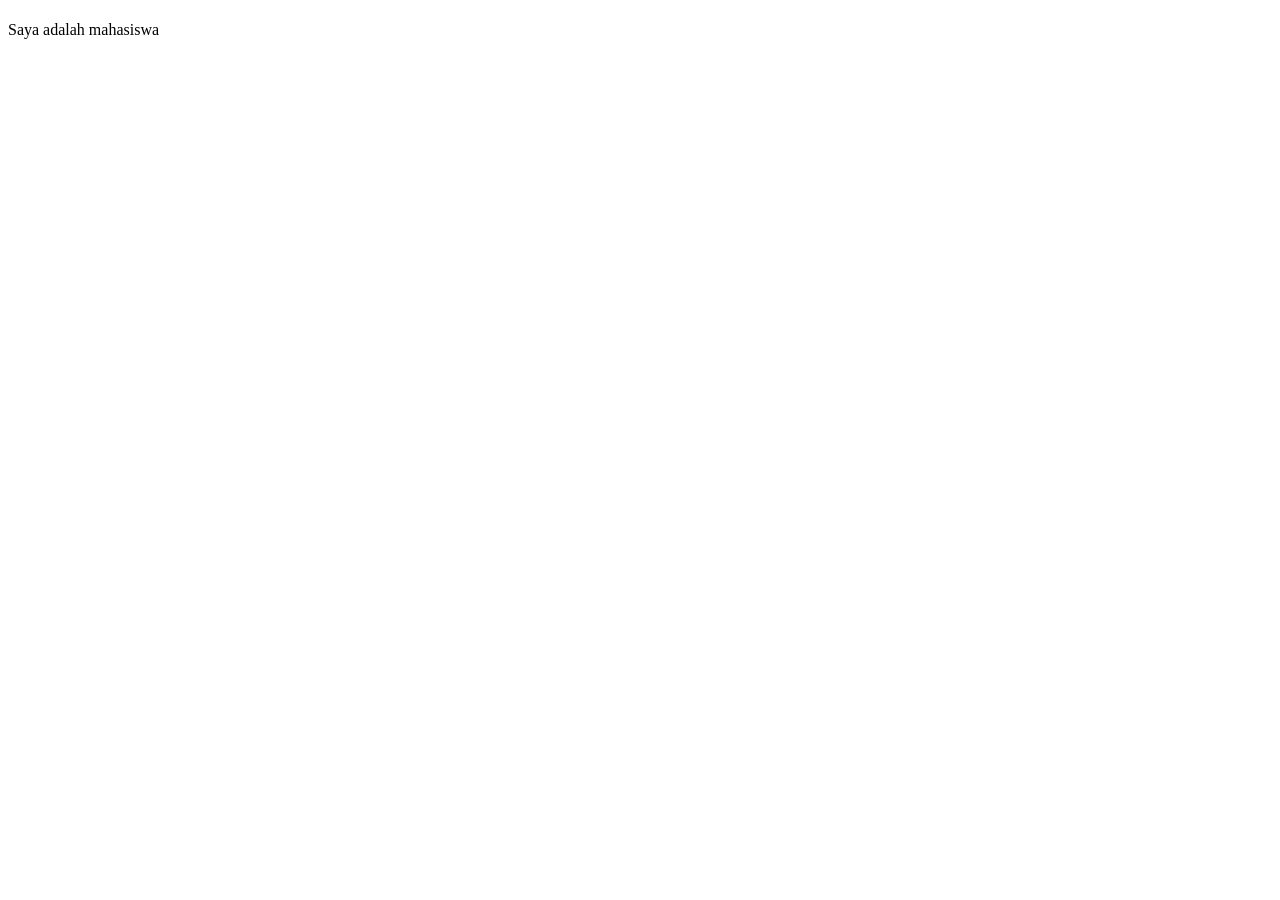
==== about.html @ 941f1e1d "Menambahkan file about dan contact" ====
<!DOCTYPE html>
<html lang="en">
<head>
    <meta charset="UTF-8">
    <meta name="viewport" content="width=device-width, initial-scale=1.0">
    <title>Document</title>
</head>
<body>
    <h1></h1>Saya adalah mahasiswa
</body>
    
</body>
</html>
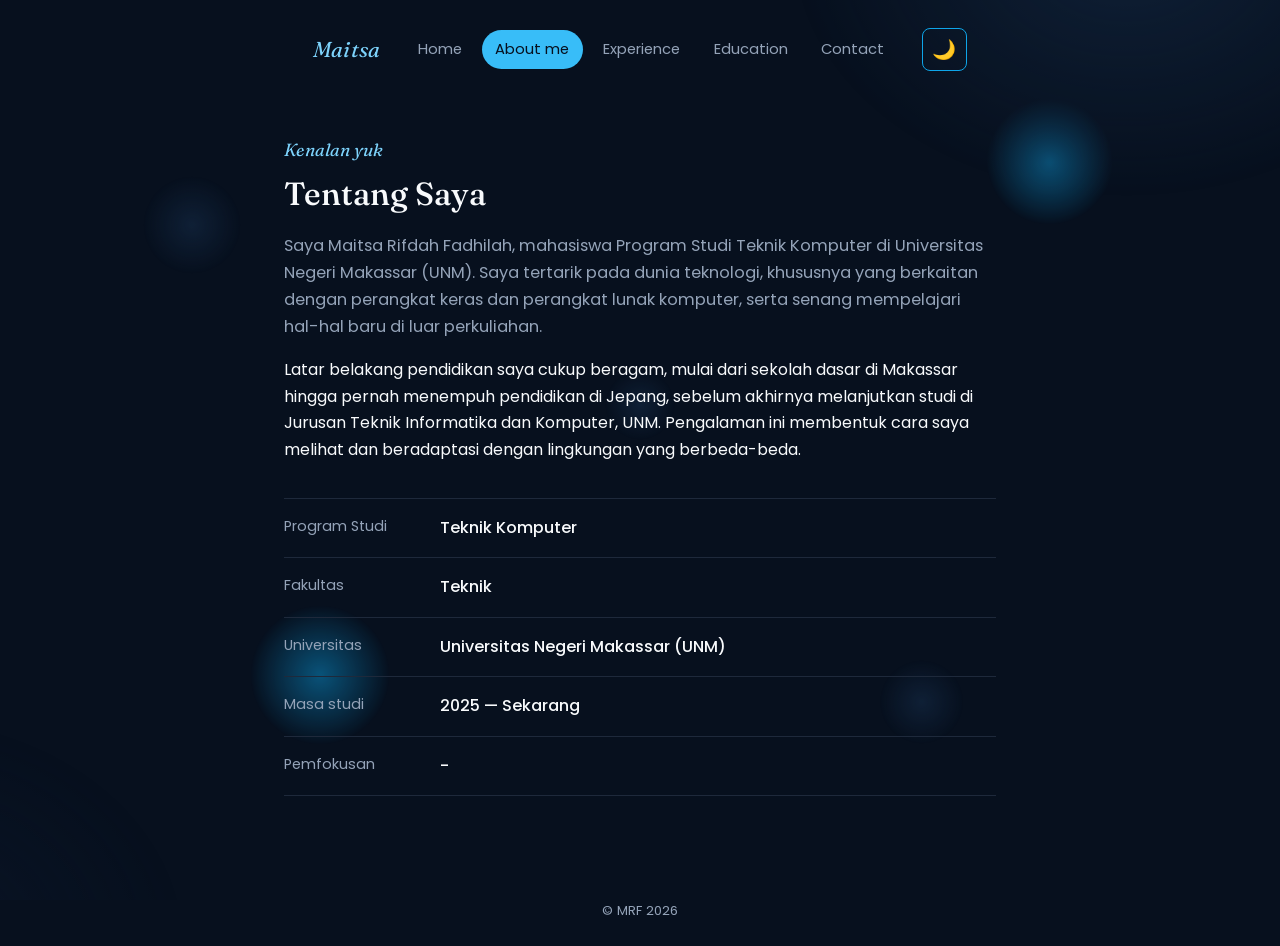
==== commit e8225ec4: "init" ====
--- a/about.html
+++ b/about.html
@@ -1,13 +1,75 @@
 <!DOCTYPE html>
-<html lang="en">
+<html lang="id">
 <head>
-    <meta charset="UTF-8">
-    <meta name="viewport" content="width=device-width, initial-scale=1.0">
-    <title>Document</title>
+<meta charset="UTF-8">
+<meta name="viewport" content="width=device-width, initial-scale=1.0">
+<link rel="stylesheet" href="style.css">
+<title>About Me</title>
 </head>
 <body>
-    <h1></h1>Saya adalah mahasiswa
-</body>
-    
+
+<div class="page">
+
+    <nav class="navbar">
+    <a href="index.html" class="brand">Maitsa<span></span></a>
+    <ul class="nav-links">
+    <li><a href="index.html">Home</a></li>
+    <li><a href="about.html" class="active">About me</a></li>
+    <li><a href="pengalaman.html">Experience</a></li>
+    <li><a href="pendidikan.html">Education</a></li>
+    <li><a href="contact.html">Contact</a></li>
+    </ul>
+    <input type="checkbox" id="theme-toggle" style="display: none;">
+    <label for="theme-toggle" class="btn-ghost theme-toggle-btn" style="padding: 0.3rem 0.6rem; font-size: 1.2rem; cursor: pointer; border-radius: 8px; border: 1.5px solid var(--sky);"></label>
+</nav>
+    </nav>
+
+    <main class="content">
+    <p class="eyebrow">Kenalan yuk</p>
+    <h1>Tentang Saya</h1>
+    <p class="lead">
+    Saya Maitsa Rifdah Fadhilah, mahasiswa Program Studi Teknik Komputer di
+    Universitas Negeri Makassar (UNM). Saya tertarik pada dunia teknologi,
+    khususnya yang berkaitan dengan perangkat keras dan perangkat lunak
+    komputer, serta senang mempelajari hal-hal baru di luar perkuliahan.
+    </p>
+    <p>
+    Latar belakang pendidikan saya cukup beragam, mulai dari sekolah dasar
+    di Makassar hingga pernah menempuh pendidikan di Jepang, sebelum
+    akhirnya melanjutkan studi di Jurusan Teknik Informatika dan Komputer,
+    UNM. Pengalaman ini membentuk cara saya melihat dan beradaptasi dengan
+    lingkungan yang berbeda-beda.
+    </p>
+
+    <div class="facts">
+    <dl>
+        <div class="fact-row">
+            <dt>Program Studi</dt>
+            <dd>Teknik Komputer</dd>
+        </div>
+        <div class="fact-row">
+            <dt>Fakultas</dt>
+            <dd>Teknik</dd>
+        </div>
+        <div class="fact-row">
+            <dt>Universitas</dt>
+            <dd>Universitas Negeri Makassar (UNM)</dd>
+        </div>
+        <div class="fact-row">
+            <dt>Masa studi</dt>
+            <dd>2025 — Sekarang</dd>
+        </div>
+        <div class="fact-row">
+            <dt>Pemfokusan</dt>
+            <dd>-</dd>
+        </div>
+        </dl>
+    </div>
+</main>
+
+<footer>© MRF 2026</footer>
+
+</div>
+
 </body>
 </html>
--- a/style.css
+++ b/style.css
@@ -0,0 +1,501 @@
+@import url('https://fonts.googleapis.com/css2?family=Fraunces:ital,opsz,wght@0,9..144,400;0,9..144,500;0,9..144,600;1,9..144,500&family=Poppins:wght@300;400;500;600&display=swap');
+
+:root {
+  --bg: #07101E;         
+  --bg-soft: #0E1B31;    
+  --surface: #142440;   
+
+  --sky-pale: #1A3454;   
+  --sky: #0EA5E9;       
+  --sky-deep: #38BDF8;   
+  --sky-ink: #7DD3FC;    
+
+  --text-main: #F8FAFC;  
+  --text-soft: #94A3B8; 
+
+  --line: #1E293B;      
+  --dark-ink: #07101E;  
+
+  --font-display: "Fraunces", serif;
+  --font-body: "Poppins", sans-serif;
+
+  --max-w: 760px;
+}
+
+html:has(#theme-toggle:checked) {
+  --bg: #F0F9FF;         
+  --bg-soft: #E0F2FE;    
+  --surface: #FFFFFF;    
+
+  --sky-pale: #BAE6FD;   
+  --sky: #7DD3FC;        
+  --sky-deep: #0EA5E9;   
+  --sky-ink: #0284C7;    
+
+  --text-main: #0F172A;  
+  --text-soft: #475569;  
+
+    --line: #BAE6FD;       
+  --dark-ink: #FFFFFF;   
+}
+
+.theme-toggle-btn::after {
+    content: "🌙";
+}
+
+html:has(#theme-toggle:checked) .theme-toggle-btn::after {
+    content: "☀️";
+}
+
+* {
+    box-sizing: border-box;
+}
+
+html {
+    scroll-behavior: smooth;
+}
+
+body {
+margin: 0;
+background: var(--bg);
+color: var(--text-main);
+font-family: var(--font-body);
+font-weight: 400;
+line-height: 1.65;
+-webkit-font-smoothing: antialiased;
+}
+
+a {
+    color: inherit;
+}
+
+a:focus-visible,
+button:focus-visible {
+outline: 2px solid var(--sky-deep);
+outline-offset: 3px;
+border-radius: 4px;
+}
+
+h1, h2, h3, h4 {
+font-family: var(--font-display);
+color: var(--text-main);
+margin: 0 0 0.4em 0;
+font-weight: 500;
+}
+
+p {
+margin: 0 0 1em 0;
+}
+
+.page {
+min-height: 100vh;
+display: flex;
+flex-direction: column;
+}
+
+.content {
+flex: 1;
+width: 100%;
+max-width: var(--max-w);
+margin: 0 auto;
+padding: 3.5rem 1.5rem 5rem;
+}
+
+body::before {
+  content: "";
+  position: fixed;
+  inset: 0;
+  z-index: -1;
+  background:
+    radial-gradient(560px 420px at 88% -6%, var(--sky-pale), transparent 60%),
+    radial-gradient(480px 380px at -8% 105%, var(--bg-soft), transparent 60%),
+    radial-gradient(70px 70px at 15% 25%, var(--sky-pale), transparent 70%),
+    radial-gradient(90px 90px at 82% 18%, var(--sky), transparent 70%),
+    radial-gradient(60px 60px at 72% 78%, var(--sky-pale), transparent 70%),
+    radial-gradient(100px 100px at 25% 75%, var(--sky), transparent 70%),
+    radial-gradient(50px 50px at 50% 45%, var(--sky-pale), transparent 70%);
+  opacity: 0.45;
+  pointer-events: none;
+}
+
+.navbar {
+display: flex;
+align-items: center;
+justify-content: space-between;
+flex-wrap: wrap;
+gap: 0.75rem 1.5rem;
+max-width: var(--max-w);
+margin: 0 auto;
+padding: 1.75rem 1.5rem 0.5rem;
+}
+
+.brand {
+font-family: var(--font-display);
+font-style: italic;
+font-size: 1.35rem;
+text-decoration: none;
+color: var(--sky-ink);
+letter-spacing: 0.01em;
+}
+
+.brand span {
+color: var(--text-main);
+}
+
+.nav-links {
+list-style: none;
+display: flex;
+flex-wrap: wrap;
+gap: 0.4rem;
+margin: 0;
+padding: 0;
+}
+
+.nav-links li a {
+display: inline-block;
+text-decoration: none;
+color: var(--text-soft);
+font-size: 0.92rem;
+padding: 0.45rem 0.85rem;
+border-radius: 999px;
+transition: background-color 0.15s ease, color 0.15s ease;
+}
+
+.nav-links li a:hover {
+background: var(--sky-pale);
+color: var(--sky-ink);
+}
+
+.nav-links li a.active {
+background: var(--sky-deep);
+color: var(--dark-ink);
+}
+
+.hero {
+display: grid;
+grid-template-columns: 1fr 1.2fr;
+gap: 3rem;
+align-items: start;
+padding-top: 2rem;
+}
+
+.hero-left {
+    display: flex;
+    flex-direction: column;
+    align-items: center;
+    text-align: center;
+}
+
+.hero-right {
+    display: flex;
+    flex-direction: column;
+    margin-top: 1rem;
+}
+
+.hero-greeting {
+font-family: var(--font-display);
+font-style: italic;
+font-size: 1.15rem;
+color: var(--sky-ink);
+margin-bottom: 0.3em;
+}
+
+.hero h1 {
+font-size: clamp(2rem, 4vw + 1rem, 2.9rem);
+line-height: 1.15;
+margin-bottom: 0.3em;
+}
+
+.hero-role {
+font-size: 1rem;
+color: var(--text-soft);
+margin-bottom: 1.25em;
+}
+
+.hero-actions {
+display: flex;
+gap: 0.8rem;
+flex-wrap: wrap;
+margin-top: 1.5rem;
+}
+
+.btn {
+display: inline-block;
+text-decoration: none;
+font-family: var(--font-body);
+font-size: 0.92rem;
+font-weight: 500;
+padding: 0.7rem 1.4rem;
+border-radius: 999px;
+transition: transform 0.15s ease, box-shadow 0.15s ease, background-color 0.15s ease;
+}
+
+.btn-primary {
+background: var(--sky-deep);
+color: var(--dark-ink);
+}
+
+.btn-primary:hover {
+background: var(--sky-ink);
+transform: translateY(-1px);
+}
+
+.btn-ghost {
+background: transparent;
+color: var(--sky-ink);
+border: 1.5px solid var(--sky);
+}
+
+.btn-ghost:hover {
+background: var(--sky-pale);
+}
+
+.avatar-wrap {
+position: relative;
+width: 100%;
+max-width: 280px;
+margin-bottom: 1.5rem;
+aspect-ratio: 1 / 1;
+}
+
+.avatar-blob {
+position: absolute;
+inset: 0;
+background: linear-gradient(160deg, var(--sky-pale), var(--sky));
+border-radius: 62% 38% 55% 45% / 45% 55% 45% 55%;
+}
+
+.avatar-circle {
+position: absolute;
+inset: 10%;
+border-radius: 50%;
+background: var(--surface);
+display: flex;
+align-items: center;
+justify-content: center;
+overflow: hidden;
+box-shadow: 0 4px 20px rgba(0, 0, 0, 0.2);
+}
+
+.avatar-circle img {
+width: 100%;
+height: 100%;
+object-fit: cover;
+}
+
+.avatar-initials {
+font-family: var(--font-display);
+font-style: italic;
+font-size: 2.6rem;
+color: var(--sky-deep);
+}
+
+.eyebrow {
+font-family: var(--font-display);
+font-style: italic;
+color: var(--sky-ink);
+font-size: 1.1rem;
+margin-bottom: 0.2em;
+}
+
+.lead {
+color: var(--text-soft);
+font-size: 1.02rem;
+}
+
+.facts {
+margin-top: 2.2rem;
+border-top: 1px solid var(--line);
+}
+
+.facts dl {
+display: grid;
+grid-template-columns: 1fr;
+margin: 0;
+}
+
+.fact-row {
+display: grid;
+grid-template-columns: 140px 1fr;
+gap: 1rem;
+padding: 1rem 0;
+border-bottom: 1px solid var(--line);
+}
+
+.fact-row dt {
+color: var(--text-soft);
+font-size: 0.9rem;
+}
+
+.fact-row dd {
+margin: 0;
+font-weight: 500;
+color: var(--text-main);
+}
+
+.contact-list {
+list-style: none;
+margin: 2rem 0 0;
+padding: 0;
+display: flex;
+flex-direction: column;
+gap: 0.9rem;
+}
+
+.contact-list li {
+display: flex;
+align-items: center;
+gap: 0.9rem;
+padding: 1rem 1.2rem;
+background: var(--surface);
+border: 1px solid var(--line);
+border-radius: 16px;
+}
+
+.contact-icon {
+width: 2.1rem;
+height: 2.1rem;
+flex: none;
+border-radius: 50%;
+background: var(--sky-pale);
+display: flex;
+align-items: center;
+justify-content: center;
+font-size: 1.05rem;
+color: var(--sky-ink);
+}
+
+.contact-list a {
+text-decoration: none;
+color: var(--sky-ink);
+font-weight: 500;
+}
+
+.contact-list a:hover {
+text-decoration: underline;
+}
+
+.contact-label {
+display: block;
+font-size: 0.8rem;
+color: var(--text-soft);
+}
+
+
+.timeline {
+list-style: none;
+margin: 2.2rem 0 0;
+padding: 0;
+position: relative;
+}
+
+.timeline::before {
+content: "";
+position: absolute;
+left: 7px;
+top: 6px;
+bottom: 6px;
+width: 1.5px;
+background: var(--sky-pale);
+}
+
+.timeline li {
+position: relative;
+padding-left: 2.2rem;
+padding-bottom: 1.8rem;
+}
+
+.timeline li:last-child {
+    padding-bottom: 0;
+}
+
+.timeline li::before {
+content: "";
+position: absolute;
+left: 0;
+top: 0.35rem;
+width: 15px;
+height: 15px;
+border-radius: 50%;
+background: var(--surface);
+border: 2.5px solid var(--sky-deep);
+}
+
+.timeline .school {
+font-weight: 500;
+color: var(--text-main);
+margin-bottom: 0.1em;
+}
+
+.timeline .school-sub {
+color: var(--text-soft);
+font-size: 0.92rem;
+margin: 0;
+}
+
+.timeline li.current::before {
+background: var(--sky-deep);
+}
+
+.tag {
+display: inline-block;
+font-size: 0.72rem;
+color: var(--sky-ink);
+background: var(--sky-pale);
+padding: 0.15rem 0.55rem;
+border-radius: 999px;
+margin-left: 0.5rem;
+vertical-align: middle;
+}
+
+.empty-state {
+margin-top: 2.2rem;
+padding: 2.2rem 1.8rem;
+background: var(--surface);
+border: 1px dashed var(--sky);
+border-radius: 18px;
+text-align: left;
+}
+
+.empty-state h3 {
+    font-size: 1.15rem;
+    margin-bottom: 0.35em;
+    color: var(--text-main);
+}
+
+.empty-state p {
+    color: var(--text-soft);
+    margin-bottom: 0;
+}
+
+footer {
+text-align: center;
+padding: 1.5rem;
+font-size: 0.82rem;
+color: var(--text-soft);
+}
+
+@media (max-width: 640px) {
+.hero {
+    grid-template-columns: 1fr;
+}
+
+.avatar-wrap {
+    order: -1;
+    max-width: 180px;
+}
+
+    .fact-row {
+    grid-template-columns: 1fr;
+    gap: 0.2rem;
+    }
+}
+
+@media (prefers-reduced-motion: reduce) {
+    html {
+    scroll-behavior: auto;
+    }
+    .btn {
+    transition: none;
+    }
+}
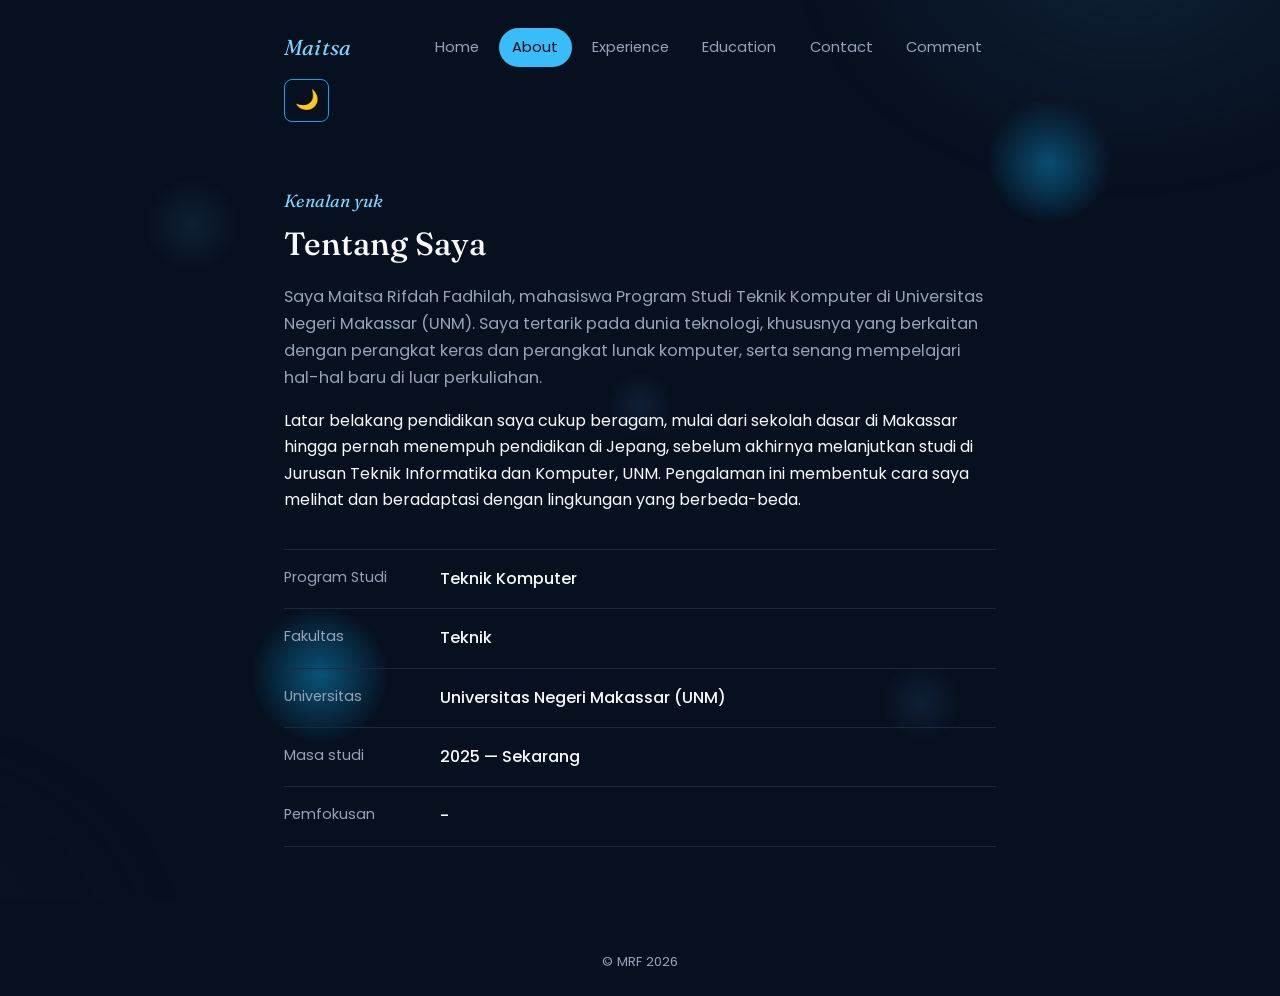
==== commit 03649912: "master" ====
--- a/about.html
+++ b/about.html
@@ -4,7 +4,7 @@
 <meta charset="UTF-8">
 <meta name="viewport" content="width=device-width, initial-scale=1.0">
 <link rel="stylesheet" href="style.css">
-<title>About Me</title>
+<title>About</title>
 </head>
 <body>
 
@@ -14,10 +14,13 @@
     <a href="index.html" class="brand">Maitsa<span></span></a>
     <ul class="nav-links">
     <li><a href="index.html">Home</a></li>
-    <li><a href="about.html" class="active">About me</a></li>
+    <li><a href="about.html" class="active">About</a></li>
     <li><a href="pengalaman.html">Experience</a></li>
     <li><a href="pendidikan.html">Education</a></li>
-    <li><a href="contact.html">Contact</a></li>
+    <li><a href="contact.html">Contact</a>
+    <li><a href="comment.html">Comment</a></li>
+
+    </li>
     </ul>
     <input type="checkbox" id="theme-toggle" style="display: none;">
     <label for="theme-toggle" class="btn-ghost theme-toggle-btn" style="padding: 0.3rem 0.6rem; font-size: 1.2rem; cursor: pointer; border-radius: 8px; border: 1.5px solid var(--sky);"></label>
--- a/style.css
+++ b/style.css
@@ -381,7 +381,6 @@
 color: var(--text-soft);
 }
 
-
 .timeline {
 list-style: none;
 margin: 2.2rem 0 0;
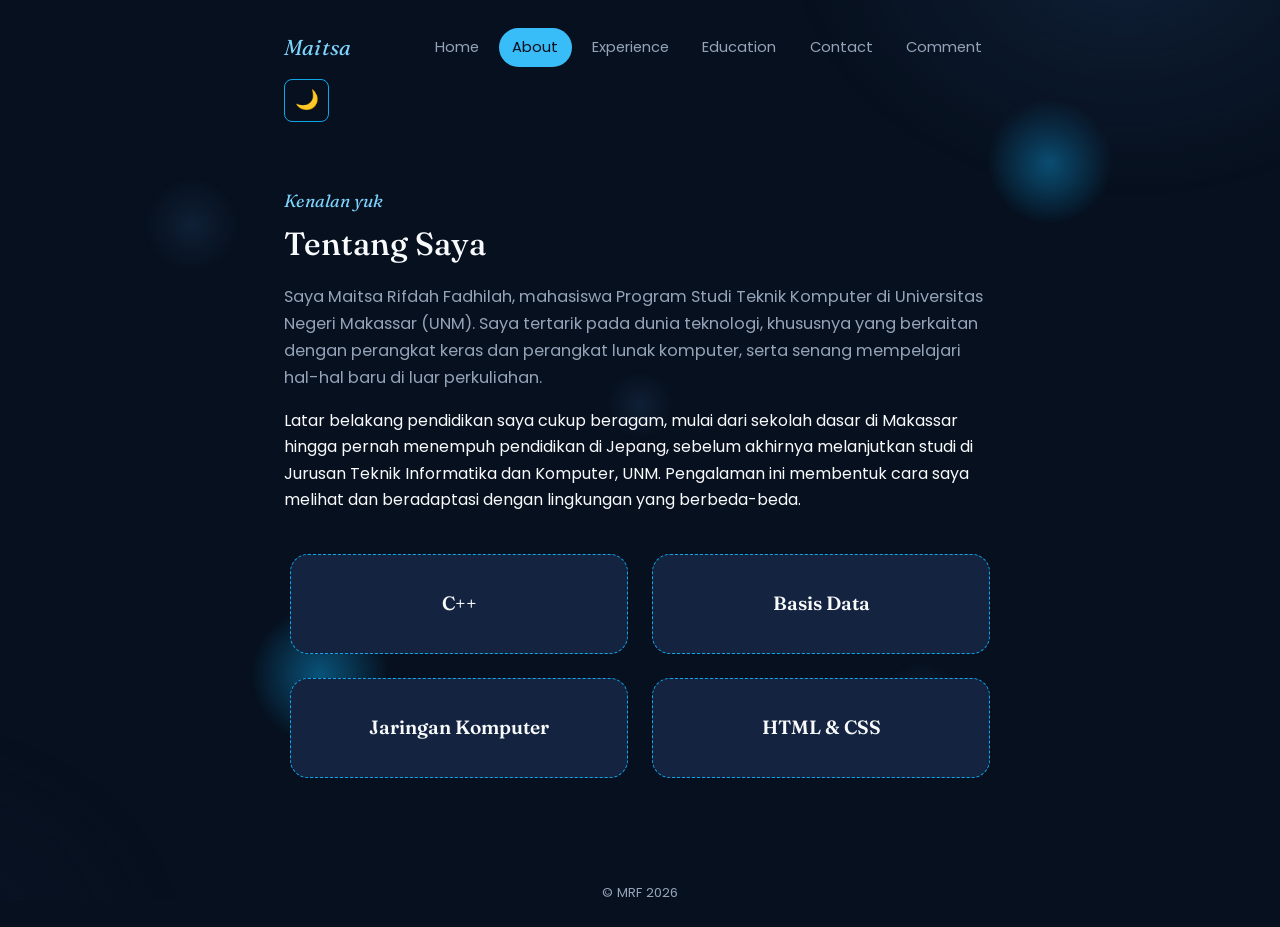
==== commit 37e654a6: "master" ====
--- a/about.html
+++ b/about.html
@@ -41,33 +41,23 @@
     di Makassar hingga pernah menempuh pendidikan di Jepang, sebelum
     akhirnya melanjutkan studi di Jurusan Teknik Informatika dan Komputer,
     UNM. Pengalaman ini membentuk cara saya melihat dan beradaptasi dengan
-    lingkungan yang berbeda-beda.
+    lingkungan yang berbeda-beda. 
     </p>
 
-    <div class="facts">
-    <dl>
-        <div class="fact-row">
-            <dt>Program Studi</dt>
-            <dd>Teknik Komputer</dd>
-        </div>
-        <div class="fact-row">
-            <dt>Fakultas</dt>
-            <dd>Teknik</dd>
-        </div>
-        <div class="fact-row">
-            <dt>Universitas</dt>
-            <dd>Universitas Negeri Makassar (UNM)</dd>
-        </div>
-        <div class="fact-row">
-            <dt>Masa studi</dt>
-            <dd>2025 — Sekarang</dd>
-        </div>
-        <div class="fact-row">
-            <dt>Pemfokusan</dt>
-            <dd>-</dd>
-        </div>
-        </dl>
+    <div class="experience-grid">
+    <div class="empty-state">
+        <center><h3>C++</h3></center>
     </div>
+    <div class="empty-state">
+        <center><h3>Basis Data</h3></center>
+    </div>
+    <div class="empty-state">
+        <center><h3>Jaringan Komputer</h3></center>
+    </div>
+    <div class="empty-state">
+        <center><h3>HTML & CSS</h3></center>
+    </div>
+</div>
 </main>
 
 <footer>© MRF 2026</footer>
--- a/style.css
+++ b/style.css
@@ -303,34 +303,54 @@
 font-size: 1.02rem;
 }
 
-.facts {
-margin-top: 2.2rem;
-border-top: 1px solid var(--line);
-}
-
-.facts dl {
-display: grid;
-grid-template-columns: 1fr;
-margin: 0;
-}
-
-.fact-row {
-display: grid;
-grid-template-columns: 140px 1fr;
-gap: 1rem;
-padding: 1rem 0;
-border-bottom: 1px solid var(--line);
-}
-
-.fact-row dt {
-color: var(--text-soft);
-font-size: 0.9rem;
-}
-
-.fact-row dd {
-margin: 0;
-font-weight: 500;
-color: var(--text-main);
+.experience-grid {
+  display: grid;
+  grid-template-columns: 1fr 1fr; /* 2 Kolom */
+  gap: 1.5rem; /* Jarak antar kotak */
+  margin-top: 2.5rem;
+  
+  /* BARU: Membatasi lebar dan memusatkan grid */
+  max-width: 700px; /* Atur angka ini (misal 600px atau 800px) sesuai selera kecil/besarnya */
+  margin-left: auto;
+  margin-right: auto;
+}
+
+/* Penyesuaian kotak di dalam grid agar lebih kecil/pipih */
+.experience-grid .empty-state {
+  margin-top: 0;
+  
+  /* BARU: Padding dikurangi agar kotak lebih pipih */
+  padding: 1.5rem 1rem; 
+  
+  /* BARU: Memusatkan teks di tengah kotak */
+  display: flex;
+  align-items: center; 
+  justify-content: center;
+  text-align: center;
+  
+  height: auto; /* Membiarkan tinggi menyesuaikan konten */
+  min-height: 100px; /* Memberikan tinggi minimal agar seragam */
+}
+
+.experience-grid .empty-state h3 {
+  margin: 0;
+  font-size: 1.2rem;
+  /* Opsional: Membuat font lebih tebal seperti di gambar */
+  font-weight: 600; 
+}
+
+/* Jika kamu memutuskan HANYA menampilkan judul dan menyembunyikan paragrafnya 
+   (seperti pada gambar referensimu) */
+.experience-grid .empty-state p {
+  display: none; 
+}
+
+/* Responsif untuk HP */
+@media (max-width: 640px) {
+  .experience-grid {
+    grid-template-columns: 1fr; /* Jadi 1 kolom di HP */
+    max-width: 100%; /* Lebar penuh di HP */
+  }
 }
 
 .contact-list {
@@ -497,4 +517,123 @@
     .btn {
     transition: none;
     }
+}
+
+/* Styling Form Komentar */
+.comment-form {
+  background: var(--surface);
+  padding: 1.5rem;
+  border-radius: 16px;
+  border: 1px solid var(--line);
+  margin-bottom: 2rem;
+}
+
+.form-group {
+  margin-bottom: 1rem;
+}
+
+.form-group label {
+  display: block;
+  font-size: 0.85rem;
+  color: var(--text-soft);
+  margin-bottom: 0.3rem;
+}
+
+.form-group input,
+.form-group textarea {
+  width: 100%;
+  padding: 0.7rem 1rem;
+  background: var(--bg);
+  border: 1px solid var(--line);
+  border-radius: 8px;
+  color: var(--text-main);
+  font-family: var(--font-body);
+}
+
+.form-group input:focus,
+.form-group textarea:focus {
+  outline: none;
+  border-color: var(--sky);
+}
+
+/* Komentar Bentuk Awan (Cloud Bubble) */
+.comments-container h3 {
+  font-size: 1.15rem;
+  margin-bottom: 1rem;
+}
+
+.cloud-bubble {
+  position: relative;
+  background: var(--surface);
+  border: 2px solid var(--sky-pale);
+  border-radius: 20px;
+  padding: 1.2rem 1.5rem;
+  margin-bottom: 1.2rem;
+  box-shadow: 0 4px 15px rgba(0, 0, 0, 0.05);
+}
+
+.cloud-bubble::after {
+  content: "";
+  position: absolute;
+  bottom: -10px;
+  left: 30px;
+  width: 15px;
+  height: 15px;
+  background: var(--surface);
+  border-right: 2px solid var(--sky-pale);
+  border-bottom: 2px solid var(--sky-pale);
+  transform: rotate(45deg);
+}
+
+.comment-author {
+  font-size: 0.8rem;
+  font-weight: 600;
+  color: var(--sky-ink);
+  margin-bottom: 0.2rem;
+}
+
+.comment-text {
+  font-size: 0.95rem;
+  color: var(--text-main);
+  margin: 0;
+}
+
+/* Styling Spotify Favorite Tracks */
+.favorite-tracks-section {
+  margin-top: 4rem;
+  margin-bottom: 2rem;
+  text-align: center; 
+}
+
+.section-subtitle {
+  font-family: var(--font-body);
+  font-size: 0.75rem;
+  letter-spacing: 0.15em;
+  color: var(--text-soft);
+  text-transform: uppercase;
+  margin-bottom: 1.5rem;
+}
+
+.tracks-grid {
+  display: grid;
+  grid-template-columns: 1fr 1fr; /* Membagi menjadi 2 kolom sama besar */
+  gap: 1.5rem;
+  align-items: center;
+}
+
+/* Memastikan iframe Spotify menyesuaikan tema dan interaksi */
+.tracks-grid iframe {
+  box-shadow: 0 4px 12px rgba(0, 0, 0, 0.1);
+  transition: transform 0.2s ease;
+}
+
+.tracks-grid iframe:hover {
+  transform: scale(1.02); /* Sedikit membesar saat disentuh/di-hover */
+}
+
+/* Responsif: Berubah menjadi atas-bawah jika di layar HP */
+@media (max-width: 640px) {
+  .tracks-grid {
+    grid-template-columns: 1fr;
+  }
 }
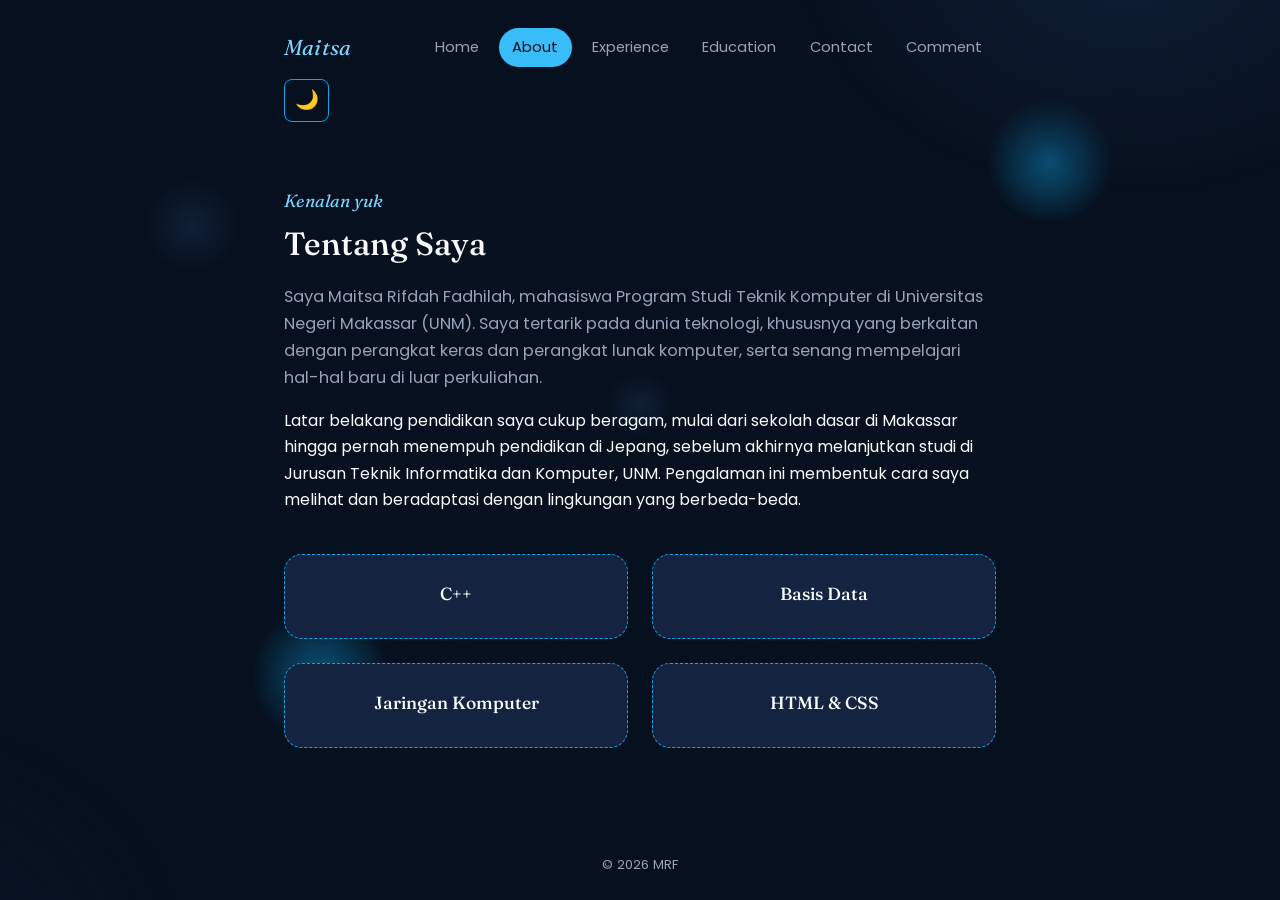
==== commit 784ecdc8: "master" ====
--- a/about.html
+++ b/about.html
@@ -60,7 +60,7 @@
 </div>
 </main>
 
-<footer>© MRF 2026</footer>
+<footer>© 2026 MRF</footer>
 
 </div>
 
--- a/style.css
+++ b/style.css
@@ -303,53 +303,35 @@
 font-size: 1.02rem;
 }
 
+
 .experience-grid {
   display: grid;
-  grid-template-columns: 1fr 1fr; /* 2 Kolom */
-  gap: 1.5rem; /* Jarak antar kotak */
+  grid-template-columns: 1fr 1fr; 
+  gap: 1.5rem; 
   margin-top: 2.5rem;
-  
-  /* BARU: Membatasi lebar dan memusatkan grid */
-  max-width: 700px; /* Atur angka ini (misal 600px atau 800px) sesuai selera kecil/besarnya */
-  margin-left: auto;
-  margin-right: auto;
-}
-
-/* Penyesuaian kotak di dalam grid agar lebih kecil/pipih */
+}
+
 .experience-grid .empty-state {
+  margin-top: 0; 
+  padding: 1.5rem; 
+  height: 100%; 
+  display: flex;
+  flex-direction: column;
+}
+
+.experience-grid .empty-state h3 {
   margin-top: 0;
-  
-  /* BARU: Padding dikurangi agar kotak lebih pipih */
-  padding: 1.5rem 1rem; 
-  
-  /* BARU: Memusatkan teks di tengah kotak */
-  display: flex;
-  align-items: center; 
-  justify-content: center;
-  text-align: center;
-  
-  height: auto; /* Membiarkan tinggi menyesuaikan konten */
-  min-height: 100px; /* Memberikan tinggi minimal agar seragam */
-}
-
-.experience-grid .empty-state h3 {
-  margin: 0;
-  font-size: 1.2rem;
-  /* Opsional: Membuat font lebih tebal seperti di gambar */
-  font-weight: 600; 
-}
-
-/* Jika kamu memutuskan HANYA menampilkan judul dan menyembunyikan paragrafnya 
-   (seperti pada gambar referensimu) */
+  font-size: 1.1rem;
+}
+
 .experience-grid .empty-state p {
-  display: none; 
-}
-
-/* Responsif untuk HP */
+  margin-bottom: 0;
+  font-size: 0.9rem; 
+}
+
 @media (max-width: 640px) {
   .experience-grid {
-    grid-template-columns: 1fr; /* Jadi 1 kolom di HP */
-    max-width: 100%; /* Lebar penuh di HP */
+    grid-template-columns: 1fr;
   }
 }
 
@@ -519,7 +501,6 @@
     }
 }
 
-/* Styling Form Komentar */
 .comment-form {
   background: var(--surface);
   padding: 1.5rem;
@@ -556,7 +537,6 @@
   border-color: var(--sky);
 }
 
-/* Komentar Bentuk Awan (Cloud Bubble) */
 .comments-container h3 {
   font-size: 1.15rem;
   margin-bottom: 1rem;
@@ -598,42 +578,42 @@
   margin: 0;
 }
 
-/* Styling Spotify Favorite Tracks */
-.favorite-tracks-section {
-  margin-top: 4rem;
-  margin-bottom: 2rem;
-  text-align: center; 
-}
+.image-row {
+  display: flex;
+  justify-content: center;
+  gap: 1.5rem; 
+  margin-top: 1rem;
+}
+
 
 .section-subtitle {
-  font-family: var(--font-body);
-  font-size: 0.75rem;
-  letter-spacing: 0.15em;
-  color: var(--text-soft);
-  text-transform: uppercase;
-  margin-bottom: 1.5rem;
-}
-
-.tracks-grid {
+  font-family: var(--font-body); 
+  font-size: 0.75rem;            
+  font-weight: 600;              
+  letter-spacing: 0.2em;         
+  color: var(--text-soft);       
+  text-transform: uppercase;     
+  text-align: center;            
+  margin-bottom: 1.5rem;         
+}
+
+.track-image {
+  width: 85%;
+  height: auto;
+  border-radius: 12px; 
+  box-shadow: 0 4px 12px rgba(0, 0, 0, 0.2); 
+  object-fit: cover;
+  transition: transform 0.2s ease;
+}
+
+.track-image:hover {
+  transform: scale(1.02); 
+}
+.tracks-grid, 
+.image-row {
   display: grid;
-  grid-template-columns: 1fr 1fr; /* Membagi menjadi 2 kolom sama besar */
-  gap: 1.5rem;
+  grid-template-columns: 1fr 1fr;
+  gap: 2rem; 
   align-items: center;
 }
 
-/* Memastikan iframe Spotify menyesuaikan tema dan interaksi */
-.tracks-grid iframe {
-  box-shadow: 0 4px 12px rgba(0, 0, 0, 0.1);
-  transition: transform 0.2s ease;
-}
-
-.tracks-grid iframe:hover {
-  transform: scale(1.02); /* Sedikit membesar saat disentuh/di-hover */
-}
-
-/* Responsif: Berubah menjadi atas-bawah jika di layar HP */
-@media (max-width: 640px) {
-  .tracks-grid {
-    grid-template-columns: 1fr;
-  }
-}
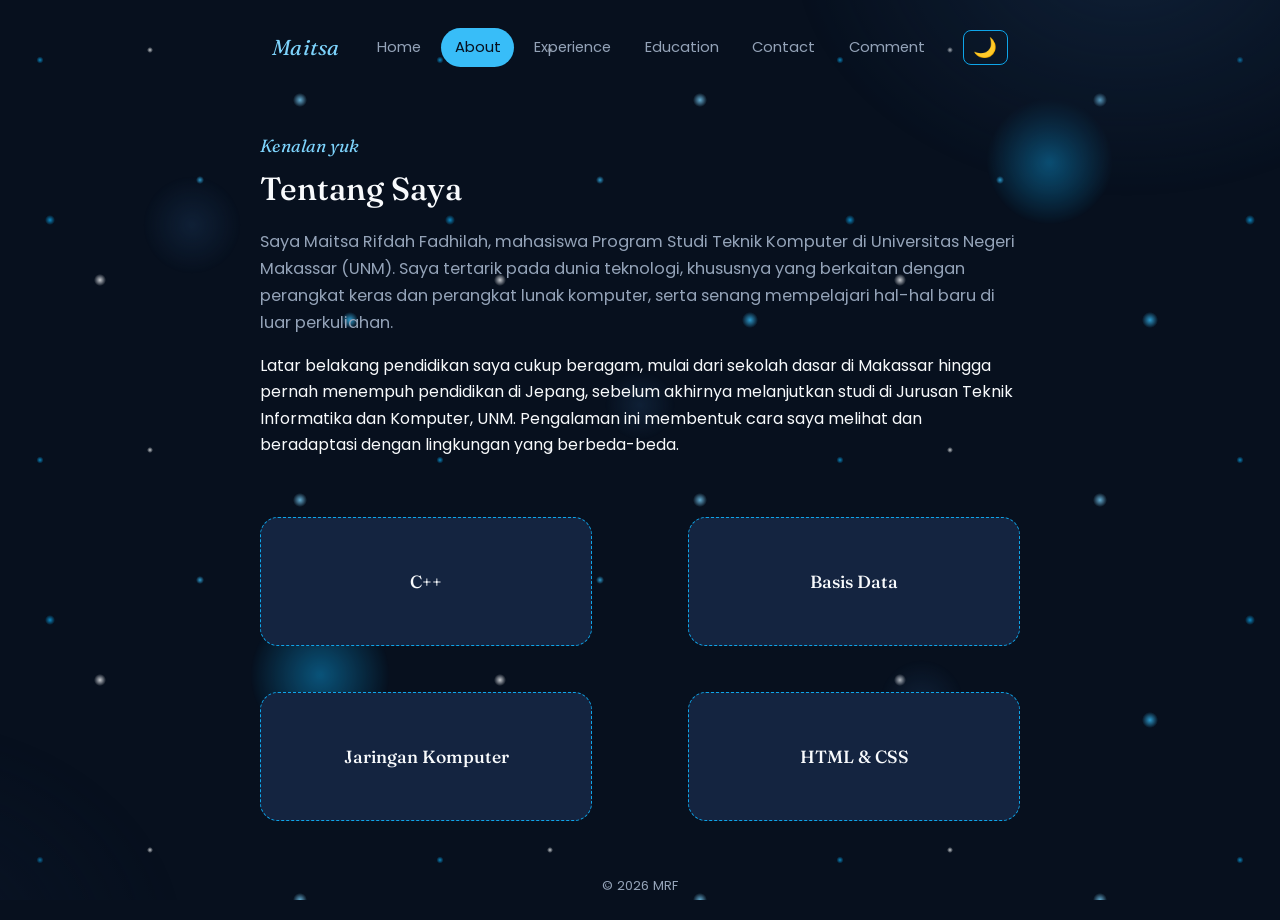
==== commit b7503b95: "master" ====
--- a/about.html
+++ b/about.html
@@ -17,14 +17,10 @@
     <li><a href="about.html" class="active">About</a></li>
     <li><a href="pengalaman.html">Experience</a></li>
     <li><a href="pendidikan.html">Education</a></li>
-    <li><a href="contact.html">Contact</a>
+    <li><a href="contact.html">Contact</a></li>
     <li><a href="comment.html">Comment</a></li>
-
-    </li>
     </ul>
-    <input type="checkbox" id="theme-toggle" style="display: none;">
-    <label for="theme-toggle" class="btn-ghost theme-toggle-btn" style="padding: 0.3rem 0.6rem; font-size: 1.2rem; cursor: pointer; border-radius: 8px; border: 1.5px solid var(--sky);"></label>
-</nav>
+    <button id="theme-toggle" class="btn-ghost" style="padding: 0.3rem 0.6rem; font-size: 1.2rem; cursor: pointer; border-radius: 8px; border: 1.5px solid var(--sky); background: transparent;">🌙</button>
     </nav>
 
     <main class="content">
@@ -43,26 +39,50 @@
     UNM. Pengalaman ini membentuk cara saya melihat dan beradaptasi dengan
     lingkungan yang berbeda-beda. 
     </p>
-
+    <br>
     <div class="experience-grid">
-    <div class="empty-state">
-        <center><h3>C++</h3></center>
+        <div class="empty-state" style="justify-content: center; align-items: center; text-align: center;">
+            <h3 style="margin: 0;">C++</h3>
+        </div>
+        <div class="empty-state" style="justify-content: center; align-items: center; text-align: center;">
+            <h3 style="margin: 0;">Basis Data</h3>
+        </div>
+        <div class="empty-state" style="justify-content: center; align-items: center; text-align: center;">
+            <h3 style="margin: 0;">Jaringan Komputer</h3>
+        </div>
+        <div class="empty-state" style="justify-content: center; align-items: center; text-align: center;">
+            <h3 style="margin: 0;">HTML & CSS</h3>
+        </div>
     </div>
-    <div class="empty-state">
-        <center><h3>Basis Data</h3></center>
-    </div>
-    <div class="empty-state">
-        <center><h3>Jaringan Komputer</h3></center>
-    </div>
-    <div class="empty-state">
-        <center><h3>HTML & CSS</h3></center>
-    </div>
-</div>
 </main>
 
 <footer>© 2026 MRF</footer>
 
 </div>
-
+<script>
+    const toggleButton = document.getElementById('theme-toggle');
+    const rootElement = document.documentElement;
+    const currentTheme = localStorage.getItem('theme');
+    
+    if (currentTheme === 'light') {
+        rootElement.setAttribute('data-theme', 'light');
+        toggleButton.textContent = '☀️';
+    }
+    if (toggleButton) {
+        toggleButton.addEventListener('click', () => {
+            let theme = rootElement.getAttribute('data-theme');
+            
+            if (theme === 'light') {
+                rootElement.removeAttribute('data-theme');
+                localStorage.setItem('theme', 'dark');
+                toggleButton.textContent = '🌙';
+            } else {
+                rootElement.setAttribute('data-theme', 'light');
+                localStorage.setItem('theme', 'light');
+                toggleButton.textContent = '☀️';
+            }
+        });
+    }
+</script>
 </body>
 </html>
--- a/style.css
+++ b/style.css
@@ -22,30 +22,20 @@
   --max-w: 760px;
 }
 
-html:has(#theme-toggle:checked) {
+html[data-theme="light"] {
   --bg: #F0F9FF;         
   --bg-soft: #E0F2FE;    
   --surface: #FFFFFF;    
-
   --sky-pale: #BAE6FD;   
   --sky: #7DD3FC;        
   --sky-deep: #0EA5E9;   
   --sky-ink: #0284C7;    
-
   --text-main: #0F172A;  
   --text-soft: #475569;  
-
-    --line: #BAE6FD;       
+  --line: #BAE6FD;       
   --dark-ink: #FFFFFF;   
 }
-
-.theme-toggle-btn::after {
-    content: "🌙";
-}
-
-html:has(#theme-toggle:checked) .theme-toggle-btn::after {
-    content: "☀️";
-}
+#theme-switch
 
 * {
     box-sizing: border-box;
@@ -307,8 +297,8 @@
 .experience-grid {
   display: grid;
   grid-template-columns: 1fr 1fr; 
-  gap: 1.5rem; 
-  margin-top: 2.5rem;
+  gap: 6rem; 
+  margin-top: 1rem;
 }
 
 .experience-grid .empty-state {
@@ -331,7 +321,7 @@
 
 @media (max-width: 640px) {
   .experience-grid {
-    grid-template-columns: 1fr;
+    grid-template-columns: 3fr;
   }
 }
 
@@ -503,8 +493,8 @@
 
 .comment-form {
   background: var(--surface);
-  padding: 1.5rem;
-  border-radius: 16px;
+  padding: 3rem;
+  border-radius: 30px;
   border: 1px solid var(--line);
   margin-bottom: 2rem;
 }
@@ -515,7 +505,7 @@
 
 .form-group label {
   display: block;
-  font-size: 0.85rem;
+  font-size: 1rem;
   color: var(--text-soft);
   margin-bottom: 0.3rem;
 }
@@ -523,7 +513,7 @@
 .form-group input,
 .form-group textarea {
   width: 100%;
-  padding: 0.7rem 1rem;
+  padding: 0.75rem 1rem;
   background: var(--bg);
   border: 1px solid var(--line);
   border-radius: 8px;
@@ -556,7 +546,7 @@
   content: "";
   position: absolute;
   bottom: -10px;
-  left: 30px;
+  left: 40px;
   width: 15px;
   height: 15px;
   background: var(--surface);
@@ -584,7 +574,6 @@
   gap: 1.5rem; 
   margin-top: 1rem;
 }
-
 
 .section-subtitle {
   font-family: var(--font-body); 
@@ -617,3 +606,112 @@
   align-items: center;
 }
 
+@keyframes turunDariAtas {
+  from { opacity: 0; transform: translateY(-30px); }
+  to { opacity: 1; transform: translateY(0); }
+}
+
+@keyframes naikDariBawah {
+  from { opacity: 0; transform: translateY(40px); }
+  to { opacity: 1; transform: translateY(0); }
+}
+
+@keyframes melayang {
+  0% { transform: translateY(0px); }
+  50% { transform: translateY(-12px); }
+  100% { transform: translateY(0px); }
+}
+.navbar {
+  animation: turunDariAtas 0.8s ease-out forwards;
+}
+.content {
+  animation: naikDariBawah 1s ease-out forwards;
+}
+.avatar-wrap {
+  animation: naikDariBawah 1s ease-out forwards, melayang 5s ease-in-out infinite 1s;
+}
+
+.empty-state, 
+.contact-list li, 
+.comment-form {
+  transition: transform 0.3s ease, box-shadow 0.3s ease, border-color 0.3s ease;
+}
+
+.empty-state:hover, 
+.contact-list li:hover {
+  transform: translateY(-6px);
+  box-shadow: 0 10px 25px rgba(14, 165, 233, 0.15);
+  border-color: var(--sky-deep);
+}
+
+.absurd-wrapper {
+  position: fixed;
+  inset: 0;
+  pointer-events: none; 
+  z-index: -2; 
+  overflow: hidden;
+}
+
+.absurd-item {
+  position: absolute;
+  font-size: 3rem;
+  opacity: 0.4; 
+  filter: drop-shadow(0 0 15px var(--sky)); 
+}
+
+@keyframes gerakMabuk1 {
+  0% { transform: translate(0vw, 0vh) rotate(0deg) scale(1); }
+  25% { transform: translate(30vw, 80vh) rotate(120deg) scale(1.5); }
+  50% { transform: translate(80vw, 30vh) rotate(240deg) scale(0.5); }
+  75% { transform: translate(40vw, 10vh) rotate(300deg) scale(1.2); }
+  100% { transform: translate(0vw, 0vh) rotate(360deg) scale(1); }
+}
+
+@keyframes gerakMabuk2 {
+  0% { transform: translate(90vw, 90vh) rotate(0deg) scale(1); }
+  33% { transform: translate(10vw, 60vh) rotate(-180deg) scale(2.5); }
+  66% { transform: translate(70vw, 10vh) rotate(180deg) scale(0.8); }
+  100% { transform: translate(90vw, 90vh) rotate(0deg) scale(1); }
+}
+.a1 { top: -10%; left: -10%; animation: gerakMabuk1 18s infinite linear; }
+
+body::after {
+  content: "";
+  position: fixed;
+  inset: 0;
+  z-index: -2;
+  pointer-events: none;
+
+  background-image:
+    radial-gradient(3.5px 3.5px at 40px 60px, var(--sky), transparent),
+    radial-gradient(4px 4px at 200px 180px, var(--sky-deep), transparent),
+    radial-gradient(6px 6px at 100px 280px, var(--text-main), transparent),
+    radial-gradient(7px 7px at 300px 100px, var(--sky-ink), transparent),
+    radial-gradient(8px 8px at 350px 320px, var(--sky-deep), transparent),
+    radial-gradient(3px 3px at 150px 50px, var(--text-main), transparent),
+    radial-gradient(5px 5px at 50px 220px, var(--sky), transparent);
+  
+  background-size: 400px 400px; 
+  opacity: 0.8;
+  animation: saljuCepat 9s linear infinite;
+}
+
+@keyframes saljuCepat {
+  0% {
+    background-position: 0px 0px;
+  }
+  100% {
+    background-position: 400px 400px; 
+  }
+}
+.cursor {
+    display: inline-block;
+    color: var(--sky-ink);
+    animation: blink 0.7s infinite;
+    font-weight: 300;
+    margin-left: 2px;
+}
+@keyframes blink {
+    0%, 100% { opacity: 1; }
+    50% { opacity: 0; }
+}
